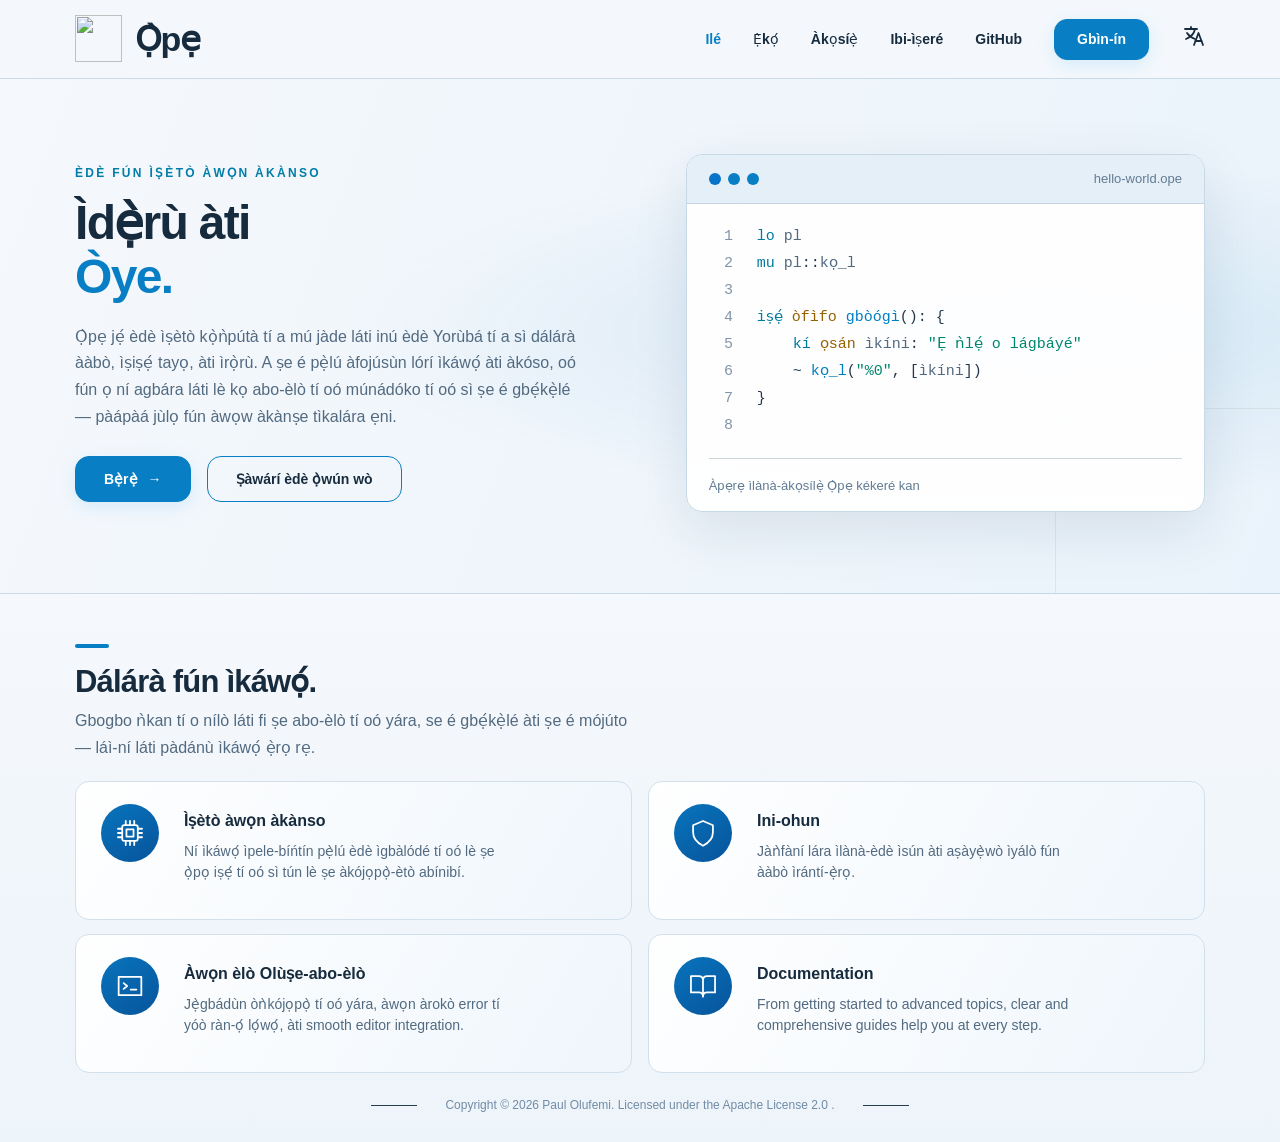
==== yo/index.html @ 21c8ba90 "rearranged project directory for multi language support, introduced light mode support as well" ====
<!DOCTYPE html>
<html lang="yo" data-theme="light">

<head>
    <meta charset="UTF-8">
    <meta name="viewport" content="width=device-width, initial-scale=1.0">
    <!-- <meta name="theme-color" content="#0b1119"> -->
    <meta name="description" content="Ọ̀pẹ is a modern systems programming language designed for performance, safety, and simplicity.">
    <title>Ọ̀pẹ - èdè ìṣètò</title>
    <link rel="icon" type="image/x-icon" href="../favicon.ico">
    <link rel="stylesheet" href="../styles/style.css">
</head>

<body>
    <header class="site-header">
        <nav class="navbar container" aria-label="Main navigation">
            <a class="brand">
                <img src="../assets/ope_logo.png" alt="" class="brand-logo">
                <span>Ọ̀pẹ</span>
            </a>
            <div class="nav-links-container" id="navigation">
                <div class="nav-links">
                    <a href="" class="active">Ilé</a>
                    <a href="#features">Ẹ̀kọ́</a>
                    <a href="#docs">Àkọsíẹ̀</a>
                    <a href="">Ibi-ìṣeré</a>
                    <a href="https://github.com/ede-ope" target="_blank" rel="noreferrer">GitHub</a>
                    <a class="button button-small" href="#get-started">Gbìn-ín</a>
                    <div class="translation" aria-hidden="true">
                        <svg xmlns="http://www.w3.org/2000/svg" class="trans-svg" width="24" height="24" viewBox="0 0 24 24" fill="none" stroke="currentColor" stroke-width="1.8" stroke-linecap="round" stroke-linejoin="round">
                          <path d="M4 5h12M10 3v2"/>
                          <path d="M14 5c-1 5-4 8-9 10"/>
                          <path d="M6 9c2 3 5 5 8 6"/>
                          <path d="m13 21 4.5-12 4.5 12"/>
                          <path d="M14.5 17h6"/>
                        </svg>
                        <div class="supported-languages">
                            <a class="translate-to" href="../index.html">English</a>
                            <a class="translate-to" href="">Yoruba</a>
                        </div>
                    </div>
                </div>
            </div>
            <button class="menu-toggle" id="menuToggle" aria-label="Open menu" aria-expanded="false" aria-controls="navigation">
              <span></span>
              <span></span>
              <span></span>
            </button>
        </nav>
    </header>

    <main>
        <section class="hero">
            <!-- <div class="hero-mark" aria-hidden="true"> -->
            <img src="../assets/ope_logo.png" alt="" class="hero-mark">
            <!-- <span class="hero-mark-inner"></span> -->
            <!-- </div> -->
            <div class="container hero-grid">
                <div class="hero-copy">
                    <p class="eyebrow">ÈDÈ FÚN ÌṢÈTÒ ÀWỌN ÀKÀNSO</p>
                    <h1>Ìdẹ̀rù àti<br><span>Òye.</span></h1>
                    <p class="hero-description">
                        Ọ̀pẹ jẹ́ èdè ìṣètò kọ̀ǹpútà tí a mú jàde láti inú èdè Yorùbá tí a sì dálárà ààbò, ìṣiṣẹ́ tayọ, àti ìrọ̀rù. A ṣe é pẹ̀lú àfojúsùn lórí ìkáwọ́ àti àkóso, oó fún ọ ní agbára láti lè kọ abo-èlò tí oó múnádóko tí oó sì ṣe é gbẹ́kẹ̀lé — pàápàá jùlọ fún àwọw
                        àkànṣe tìkalára ẹni.
                    </p>
                    <div class="hero-actions" id="get-started">
                        <a class="button" href="#docs">Bẹ̀rẹ̀ <span aria-hidden="true">→</span></a>
                        <a class="button button-outline" href="#features">Ṣàwárí èdè ọ̀wún wò</a>
                    </div>
                </div>

                <div class="code-window" aria-label="Example Ọ̀pẹ code">
                    <div class="window-bar">
                        <div class="window-dots" aria-hidden="true"><i></i><i></i><i></i></div>
                        <span class="filename">hello-world.ope</span>
                    </div>
                    <div class="code-content">
                        <div class="code-line"><span class="line-number">1</span><code><span class="syntax-keyword">lo</span> <span class="syntax-ident">pl</span></code></div>
                        <div class="code-line"><span class="line-number">2</span><code><span class="syntax-keyword">mu</span> <span class="syntax-ident">pl</span>::<span class="syntax-ident">kọ_l</span></code></div>
                        <div class="code-line blank"><span class="line-number">3</span><code></code></div>
                        <div class="code-line"><span class="line-number">4</span><code><span class="syntax-keyword">iṣẹ́</span> <span class="syntax-type">òfìfo</span> <span class="syntax-function">gbòógì</span>(): {</code></div>
                        <div class="code-line"><span class="line-number">5</span><code>    <span class="syntax-keyword">kí</span> <span class="syntax-type">ọsán</span> <span class="syntax-ident">ìkíni</span>: <span class="syntax-string">"Ẹ ǹlẹ́ o lágbáyé"</span></code></div>
                        <div class="code-line"><span class="line-number">6</span><code>    ~ <span class="syntax-function">kọ_l</span>(<span class="syntax-string">"%0"</span>, [<span class="syntax-ident">ìkíni</span>])</code></div>
                        <div class="code-line"><span class="line-number">7</span><code>}</code></div>
                        <div class="code-line blank"><span class="line-number">8</span><code></code></div>
                    </div>
                    <div class="code-caption">Àpẹrẹ ìlànà-àkọsílẹ̀ Ọ̀pẹ kékeré kan</div>
                </div>
            </div>
        </section>

        <section class="features-section" id="features">
            <div class="container">
                <div class="section-heading">
                    <span class="heading-mark" aria-hidden="true"></span>
                    <h2>Dálárà fún ìkáwọ́.</h2>
                    <p>Gbogbo ǹkan tí o nílò láti fi ṣe abo-èlò tí oó yára, se é gbẹ́kẹ̀lé àti ṣe é mójúto<br class="desktop-break">— láì-ní láti pàdánù ìkáwọ́ ẹ̀rọ rẹ.</p>
                </div>

                <div class="feature-grid">
                    <article class="feature-card">
                        <div class="feature-icon" aria-hidden="true">
                            <svg viewBox="0 0 48 48"><rect x="13" y="13" width="22" height="22" rx="3"/><path d="M19 19h10v10H19zM18 7v6m6-6v6m6-6v6M18 35v6m6-6v6m6-6v6M7 18h6m-6 6h6m-6 6h6m22-12h6m-6 6h6m-6 6h6"/></svg>
                        </div>
                        <div>
                            <h3>Ìṣètò àwọn àkànso</h3>
                            <p>Ní ìkáwọ́ ìpele-bíńtín pẹ̀lú èdè ìgbàlódé tí oó lè ṣe ọ̀pọ iṣẹ́ tí oó sì tún lè ṣe àkójọpọ̀-ètò abínibí.</p>
                        </div>
                    </article>

                    <article class="feature-card">
                        <div class="feature-icon" aria-hidden="true">
                            <svg viewBox="0 0 48 48"><path d="M24 7 38 13v10c0 9-6 15-14 19C16 38 10 32 10 23V13z"/></svg>
                        </div>
                        <div>
                            <h3>Ini-ohun</h3>
                            <p>Jàǹfàní lára ìlànà-èdè ìsún àti aṣàyẹ̀wò ìyálò fún ààbò ìrántí-ẹ̀rọ.</p>
                        </div>
                    </article>

                    <article class="feature-card">
                        <div class="feature-icon" aria-hidden="true">
                            <svg viewBox="0 0 48 48"><path d="M8 11h32v26H8zM15 20l5 4-5 4m10 1h8"/></svg>
                        </div>
                        <div>
                            <h3>Àwọn èlò Olùṣe-abo-èlò</h3>
                            <p>Jẹ̀gbádùn òǹkójọpọ̀ tí oó yára, àwọn àrokò error tí yóò ràn-ọ́ lọ́wọ́, àti smooth editor integration.</p>
                        </div>
                    </article>

                    <article class="feature-card" id="docs">
                        <div class="feature-icon" aria-hidden="true">
                            <svg viewBox="0 0 48 48"><path d="M7 10h11c4 0 6 2 6 6v23c0-4-2-6-6-6H7zM41 10H30c-4 0-6 2-6 6v23c0-4 2-6 6-6h11z"/></svg>
                        </div>
                        <div>
                            <h3>Documentation</h3>
                            <p>From getting started to advanced topics, clear and comprehensive guides help you at every step.</p>
                        </div>
                    </article>
                </div>

                <footer class="site-footer">
                    <span></span>
                    <p>
                        Copyright &copy; 2026 Paul Olufemi. Licensed under the
                        <a href="https://www.apache.org/licenses/LICENSE-2.0">
            			Apache License 2.0
        			</a>.
                    </p>
                    <span></span>
                </footer>
            </div>
        </section>
    </main>
    <script src="scripts/script.js"></script>
</body>

</html>
---- styles/style.css ----
/* Kúì landing page — palette based on the logo */

:root {
    color-scheme: dark;
    --bg: #0b1119;
    --bg-deep: #081019;
    --panel: #0d1722;
    --panel-hover: #101e2c;
    --blue: #079af0;
    --blue-deep: #07549a;
    --button-dg: #168fe0;
    --light-blue: #0bb8ff;
    --site-header-bg: rgba(8, 16, 25, .94);
    --site-header-border: rgba(83, 132, 169, .25);
    --window-bar-border: rgba(67, 105, 137, .22);
    --window-bar-bg: rgba(20, 34, 48, .7);
    --code-win-border: #2b455d;
    --code-win-bg: rgba(8, 16, 25, .91);
    --code-win-shadow-col: rgba(0, 0, 0, .18);
    --code-dot-blue: #0874c9;
    --code-caption: #718ba5;
    --code-caption-border: rgba(67, 105, 137, .42);
    --code-ln-num: #526b84;
    --syn-keyword: #64d9f6;
    --syn-fn-ident: #08b9ff;
    --syn-string: #43d9c0;
    --syn-type: #B8860B;
    --hero-radial: rgba(4, 83, 139, .15);
    --hero-border-bottom: rgba(83, 132, 169, .25);
    --hero-lin-grad1: #0b1119;
    --hero-lin-grad2: #0a1420;
    --hero-mark: rgba(7, 154, 240, .1);
    --card-lin-grad1: rgba(14, 26, 38, .8);
    --card-lin-grad2: rgba(11, 20, 30, .55);
    --card-hover-border: rgba(7, 154, 240, .65);
    --featr-sec-lin-grad1: #0b1119;
    --featr-sec-lin-grad2: #0a121b;
    --text: #f5f2ea;
    --muted: #9bb4cd;
    --border: #233b50;
    --code-text: #dbe9f7;
    --btn-outline-text: #fff;
}

:root[data-theme="light"] {
    color-scheme: light;
    --bg: #f5f8fc;
    --bg-deep: #eaf1f8;
    --panel: #ffffff;
    --panel-hover: #edf5fc;
    --blue: #087fc4;
    --blue-deep: #07549a;
    --button-dg: #0879bd;
    --light-blue: #007da8;
    --site-header-bg: rgba(245, 248, 252, .94);
    --site-header-border: rgba(55, 112, 155, .22);
    --window-bar-border: rgba(55, 91, 122, .18);
    --window-bar-bg: rgba(225, 237, 247, .85);
    --code-win-border: #c7d8e7;
    --code-win-bg: rgba(255, 255, 255, .96);
    --code-win-shadow-col: rgba(22, 52, 78, .10);
    --code-dot-blue: #0874c9;
    --code-caption: #627b93;
    --code-caption-border: rgba(55, 91, 122, .25);
    --code-ln-num: #8295a8;
    --syn-keyword: #007b9e;
    --syn-fn-ident: #007fc2;
    --syn-string: #00866f;
    --syn-type: #946200;
    --hero-radial: rgba(4, 120, 190, .10);
    --hero-border-bottom: rgba(55, 112, 155, .22);
    --hero-lin-grad1: #f5f8fc;
    --hero-lin-grad2: #eaf3fb;
    --hero-mark: rgba(7, 127, 196, .07);
    --card-lin-grad1: rgba(255, 255, 255, .96);
    --card-lin-grad2: rgba(239, 246, 252, .92);
    --card-hover-border: rgba(7, 127, 196, .55);
    --featr-sec-lin-grad1: #f5f8fc;
    --featr-sec-lin-grad2: #edf4fa;
    --text: #172b3e;
    --muted: #526a80;
    --border: #d2e0ec;
    --code-text: #24394d;
    --btn-outline-text: #172b3e;
}

* {
    box-sizing: border-box;
}

html {
    scroll-behavior: smooth;
}

body {
    margin: 0;
    background: var(--bg);
    color: var(--text);
    font-family: Inter, "Segoe UI", Roboto, Helvetica, Arial, sans-serif;
    line-height: 1.6;
}

a {
    color: inherit;
    text-decoration: none;
}

.container {
    width: min(1130px, calc(100% - 64px));
    margin-inline: auto;
}

.site-header {
    position: relative;
    z-index: 2;
    border-bottom: 1px solid var(--site-header-border);
    background: var(--site-header-bg);
}

.navbar {
    min-height: 78px;
    display: flex;
    align-items: center;
    justify-content: space-between;
    gap: 28px;
}

.brand {
    display: inline-flex;
    align-items: center;
    gap: 13px;
    font-size: 34px;
    font-weight: 750;
    letter-spacing: -1.4px;
}

.brand-logo {
    display: block;
    width: 47px;
    height: 47px;
    object-fit: contain;
}

.nav-links {
    position: relative;
    display: flex;
    align-items: center;
    gap: 32px;
    font-size: 14px;
    font-weight: 550;
}

.nav-links>a:not(.button) {
    transition: color 160ms ease;
}

.nav-links>a:not(.button):hover {
    color: var(--blue);
}

.nav-links>.translation .trans-svg:not(.button) {
    transition: color 160ms ease;
}

.nav-links>.translation .trans-svg:not(.button):hover {
    color: var(--blue);
}

.nav-links>#theme-toggle .theme-svg:not(.button) {
    transition: color 160ms ease;
}

.nav-links>#theme-toggle .theme-svg:not(.button):hover {
    color: var(--blue);
}

.nav-links a.active {
    color: var(--blue);
}

.button {
    display: inline-flex;
    align-items: center;
    justify-content: center;
    gap: 10px;
    min-height: 46px;
    padding: 0 28px;
    border: 1px solid var(--blue);
    border-radius: 14px;
    background: var(--blue);
    color: #fff;
    font-weight: 650;
    font-size: 14px;
    box-shadow: 0 5px 18px rgba(7, 154, 240, .13);
    transition: background 160ms ease, transform 160ms ease, box-shadow 160ms ease;
}

.button:hover {
    background: var(--button-dg);
    box-shadow: 0 7px 24px rgba(7, 154, 240, .24);
    transform: translateY(-1px);
}

.button-small {
    min-height: 41px;
    padding-inline: 22px;
    border-radius: 13px;
}

.button-outline {
    color: var(--btn-outline-text);
    background: transparent;
    box-shadow: none;
}

.button-outline:hover {
    background: rgba(7, 154, 240, .09);
}

.translation {
    position: relative;
    cursor: pointer;
}

.supported-languages {
    position: absolute;
    top: 25px;
    left: 4px;
    padding-top: 10px;
    padding-bottom: 10px;
    padding-left: 20px;
    padding-right: 20px;
    border-radius: 14px;
    display: flex;
    flex-direction: column;
    gap: 10px;
    background: rgba(7, 154, 240, 0.25);
    backdrop-filter: blur(20px);
    -webkit-backdrop-filter: blur(12px);
    opacity: 0;
    visibility: hidden;
    transition: opacity 160ms ease, visibility 160ms ease;
}

.translation:hover .supported-languages {
    opacity: 1;
    visibility: visible;
}

.supported-languages>a:not(.button) {
    transition: color 160ms ease;
}

.supported-languages>a:not(.button):hover {
    color: var(--blue);
}

#theme-toggle {
    position: relative;
    cursor: pointer;
}


/* 
#theme-toggle svg {
    position: absolute;
    left: 0px;
    top: 0px;
} */


/* #theme-toggle.light #light-icon {
    opacity: 0;
    visibility: hidden;
} */

.menu-toggle {
    opacity: 0;
    visibility: hidden;
    position: absolute;
    width: 42px;
    height: 42px;
    padding: 10px;
    display: flex;
    flex-direction: column;
    justify-content: center;
    gap: 6px;
    border: none;
    background: transparent;
}

.menu-toggle span {
    display: block;
    width: 100%;
    height: 2px;
    background: var(--text);
    border-radius: 2px;
    transition: transform 0.3s ease, opacity 0.2s ease;
    transform-origin: center;
}

.hero {
    position: relative;
    isolation: isolate;
    overflow: hidden;
    border-bottom: 1px solid var(--hero-border-bottom);
    background: radial-gradient(ellipse at 79% 49%, var(--hero-radial), transparent 47%), linear-gradient(110deg, var(--hero-lin-grad1) 0%, var(--hero-lin-grad2) 100%);
}

.hero-grid {
    min-height: 514px;
    display: grid;
    grid-template-columns: minmax(0, 1.04fr) minmax(420px, .96fr);
    align-items: center;
    gap: 48px;
    padding-block: 66px 72px;
}

.hero-copy {
    position: relative;
    z-index: 1;
}

.eyebrow {
    margin: 0 0 13px;
    color: var(--light-blue);
    font-size: 12px;
    font-weight: 750;
    letter-spacing: 2.3px;
}

h1 {
    margin: 0;
    max-width: 650px;
    font-size: clamp(36px, 4vw, 48px);
    line-height: 1.12;
    letter-spacing: -1.7px;
    font-weight: 760;
}

h1 span {
    color: var(--blue);
}

.hero-description {
    max-width: 510px;
    margin: 20px 0 25px;
    color: var(--muted);
    font-size: 16px;
    line-height: 1.68;
}

.hero-actions {
    display: flex;
    flex-wrap: wrap;
    gap: 16px;
}

.hero-mark {
    position: absolute;
    z-index: -1;
    width: 390px;
    height: 390px;
    right: -165px;
    bottom: -205px;
    opacity: .3;
    /* transform: rotate(45deg); border: 70px solid transparent;
  	border-right-color: var(--blue-deep); border-bottom-color: #086db8;*/
    filter: drop-shadow(0 0 35px var(--hero-mark));
}


/* .hero-mark-inner {
  display: block;
  width: 180px;
  height: 180px;
  border: 30px solid rgba(7, 154, 240, 0.12);
  border-radius: 12px;
} */

.code-window {
    position: relative;
    z-index: 1;
    /* top: 20px; */
    /* bottom: -px; */
    overflow: hidden;
    width: 100%;
    border: 1px solid var(--code-win-border);
    border-radius: 16px;
    background: var(--code-win-bg);
    box-shadow: 0 18px 55px var(--code-win-shadow-col);
}

.window-bar {
    height: 49px;
    display: flex;
    align-items: center;
    justify-content: space-between;
    padding: 0 22px;
    border-bottom: 1px solid var(--window-bar-border);
    background: var(--window-bar-bg);
}

.window-dots {
    display: flex;
    gap: 7px;
}

.window-dots i {
    display: block;
    width: 12px;
    height: 12px;
    border-radius: 50%;
    background: var(--blue);
}

.window-dots i:first-child {
    background: var(--code-dot-blue);
}

.filename,
.code-caption {
    color: var(--code-caption);
    font-size: 13px;
}

.code-content {
    padding: 19px 22px 7px;
    overflow-x: auto;
}

.code-line {
    display: grid;
    grid-template-columns: 40px max-content;
    gap: 8px;
    min-height: 27px;
    font: 15px/1.8 "Cascadia Code", Consolas, "SFMono-Regular", monospace;
    white-space: pre;
}

.line-number {
    color: var(--code-ln-num);
    text-align: center;
    user-select: none;
}

.code-line {
    color: var(--code-text);
}

.syntax-keyword {
    color: var(--syn-keyword);
}

.syntax-function {
    color: var(--syn-fn-ident);
}

.syntax-string {
    color: var(--syn-string);
}

.syntax-type {
    color: var(--syn-type);
}

.syntax-ident {
    color: var(--muted);
}

.code-caption {
    margin: 12px 22px 0;
    padding: 17px 0 14px;
    border-top: 1px solid var(--code-caption-border);
}

.features-section {
    padding: 50px 0 27px;
    background: linear-gradient(180deg, var(--featr-sec-lin-grad1), var(--featr-sec-lin-grad2));
}

.section-heading {
    margin-bottom: 20px;
}

.heading-mark {
    display: block;
    width: 34px;
    height: 4px;
    margin-bottom: 15px;
    border-radius: 99px;
    background: var(--blue);
}

.section-heading h2 {
    margin: 0 0 5px;
    font-size: 31px;
    line-height: 1.25;
    letter-spacing: -.8px;
}

.section-heading p {
    margin: 0;
    color: var(--muted);
    font-size: 16px;
    line-height: 1.7;
}

.feature-grid {
    display: grid;
    grid-template-columns: repeat(2, minmax(0, 1fr));
    gap: 14px 16px;
}

.feature-card {
    display: flex;
    align-items: flex-start;
    gap: 25px;
    min-height: 139px;
    padding: 22px 25px;
    cursor: default;
    border: 1px solid var(--border);
    border-radius: 14px;
    background: linear-gradient(120deg, var(--card-lin-grad1), var(--card-lin-grad2));
    transition: border-color 160ms ease, background 160ms ease, transform 160ms ease;
}

.feature-card:hover {
    transform: translateY(-2px);
    border-color: var(--card-hover-border);
    background: var(--panel-hover);
}

.feature-icon {
    flex: 0 0 58px;
    width: 58px;
    height: 58px;
    display: grid;
    place-items: center;
    border-radius: 50%;
    background: linear-gradient(145deg, #0874bd, #07549a);
    color: white;
}

.feature-icon svg {
    width: 34px;
    height: 34px;
    fill: none;
    stroke: currentColor;
    stroke-width: 2.5;
    stroke-linecap: round;
    stroke-linejoin: round;
}

.feature-card h3 {
    margin: 4px 0 7px;
    font-size: 16px;
    font-weight: 700;
}

.feature-card p {
    max-width: 330px;
    margin: 0;
    color: var(--muted);
    font-size: 14px;
    line-height: 1.55;
}

.site-footer {
    display: flex;
    align-items: center;
    justify-content: center;
    gap: 28px;
    padding-top: 23px;
    color: #718ba5;
    font-size: 12px;
}

.site-footer span {
    width: 46px;
    height: 1px;
    background: #263c50;
}

.site-footer p {
    margin: 0;
}

@media (max-width: 900px) {
    .menu-toggle {
        opacity: 1;
        visibility: visible;
        position: inherit;
        cursor: pointer;
        z-index: 200;
    }
    .menu-toggle.active {
        position: fixed;
        right: 20px;
    }
    /* Top line becomes the upper half of × */
    .menu-toggle.active span:nth-child(1) {
        transform: translateY(8px) rotate(45deg);
    }
    /* Middle line disappears */
    .menu-toggle.active span:nth-child(2) {
        opacity: 0;
    }
    /* Bottom line becomes the lower half of × */
    .menu-toggle.active span:nth-child(3) {
        transform: translateY(-8px) rotate(-45deg);
    }
    .nav-links-container.active {
        opacity: 1;
        visibility: visible;
    }
    .nav-links-container {
        opacity: 0;
        visibility: hidden;
        background-color: transparent;
        position: fixed;
        display: flex;
        flex-direction: row;
        top: 0px;
        left: 0px;
        right: 0px;
        bottom: 0px;
    }
    .nav-links-back {
        position: absolute;
        height: 100%;
        width: 100%;
        margin-right: 50%;
        background-color: transparent;
    }
    .nav-links {
        /* opacity: 0;
        visibility: hidden; */
        position: absolute;
        display: flex;
        flex-direction: column;
        align-items: self-start;
        height: 100%;
        width: 100%;
        margin-left: 50%;
        padding-top: 50px;
        padding-left: 30px;
        background-color: var(--border);
    }
    .container {
        width: min(calc(100% - 44px), 700px);
    }
    .hero-grid {
        grid-template-columns: 1fr;
        gap: 36px;
        padding-block: 55px;
    }
    .hero-description {
        max-width: 650px;
    }
    .code-window {
        max-width: 650px;
    }
    .hero-mark {
        right: -245px;
        bottom: -110px;
    }
}

@media (max-width: 620px) {
    .container {
        width: calc(100% - 36px);
    }
    /* .navbar {
        align-items: flex-start;
        flex-direction: column;
        gap: 12px;
        padding-block: 12px 15px;
    } */
    .brand {
        font-size: 28px;
    }
    .brand-logo {
        width: 38px;
        height: 38px;
    }
    .nav-links-back {
        margin-right: 70%;
    }
    .nav-links {
        font-size: 13px;
        margin-left: 30%;
    }
    .button-small {
        min-height: 35px;
        padding-inline: 13px;
        border-radius: 10px;
    }
    .hero-grid {
        padding-block: 43px;
    }
    .eyebrow {
        font-size: 10px;
        letter-spacing: 1.6px;
    }
    h1 {
        font-size: clamp(33px, 9vw, 43px);
        letter-spacing: -1.2px;
    }
    .hero-description {
        font-size: 15px;
    }
    .hero-actions {
        gap: 10px;
    }
    .hero-actions .button {
        min-height: 43px;
        padding-inline: 17px;
        font-size: 13px;
    }
    .window-bar {
        padding-inline: 14px;
    }
    .code-content {
        padding-inline: 10px;
    }
    .code-line {
        grid-template-columns: 25px max-content;
        gap: 5px;
        font-size: 12px;
    }
    .code-caption {
        margin-inline: 14px;
    }
    .features-section {
        padding-top: 38px;
    }
    .section-heading h2 {
        font-size: 27px;
    }
    .section-heading p {
        font-size: 15px;
    }
    .desktop-break {
        display: none;
    }
    .feature-grid {
        grid-template-columns: 1fr;
        gap: 12px;
    }
    .feature-card {
        min-height: auto;
        gap: 16px;
        padding: 19px 16px;
    }
    .feature-icon {
        flex-basis: 48px;
        width: 48px;
        height: 48px;
    }
    .feature-icon svg {
        width: 29px;
        height: 29px;
    }
    .site-footer {
        gap: 12px;
        font-size: 10px;
    }
    .site-footer span {
        width: 20px;
    }
}
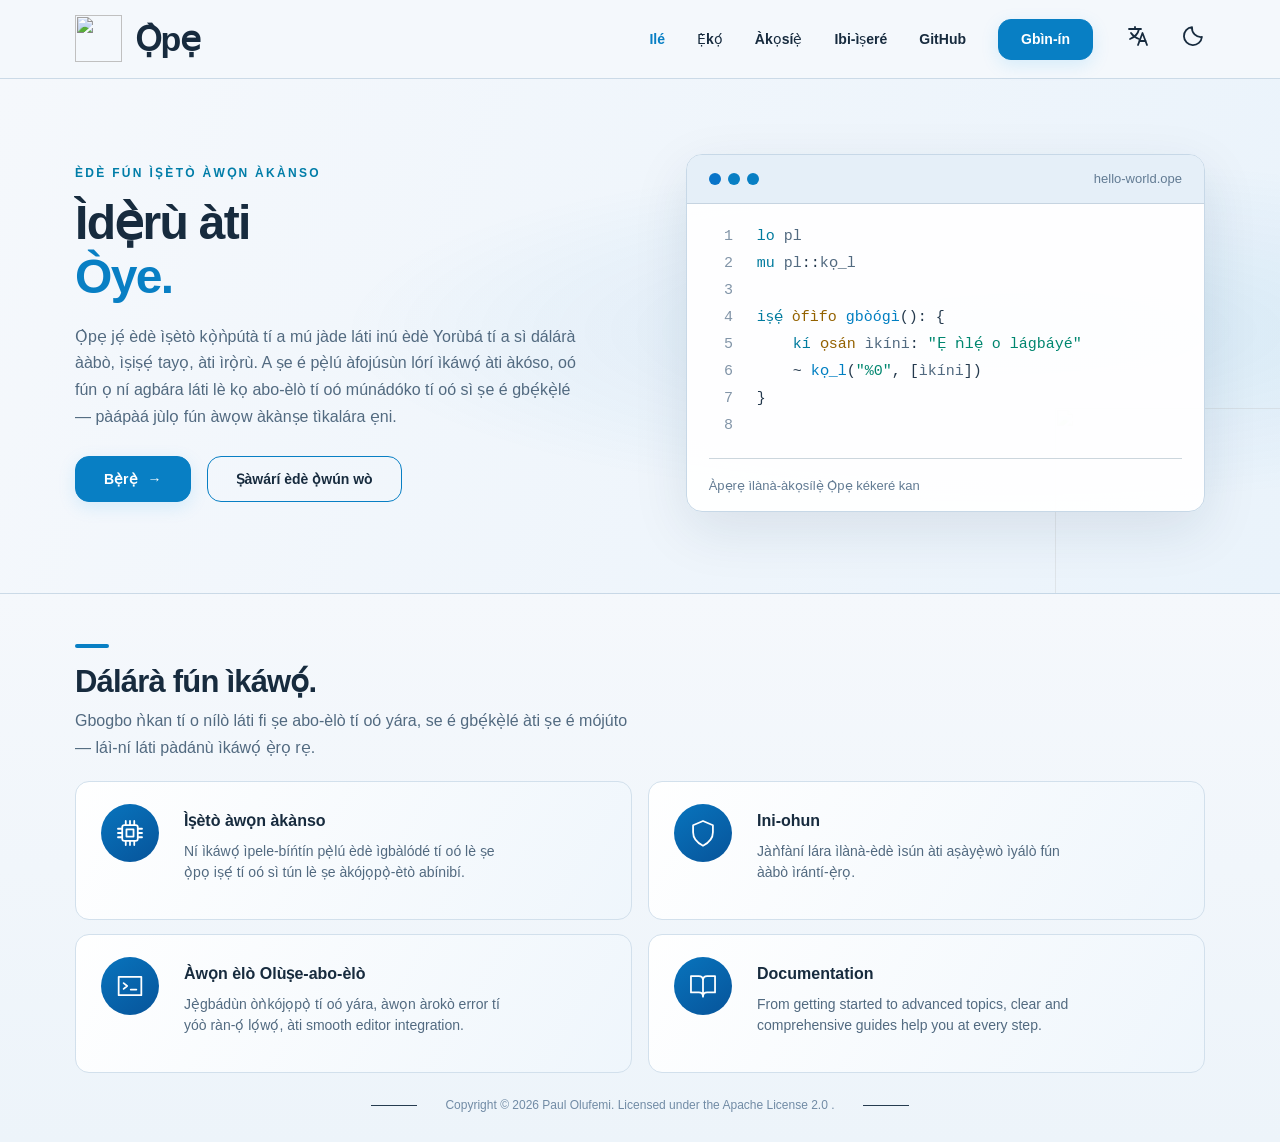
==== commit 87be81e9: "..." ====
--- a/yo/index.html
+++ b/yo/index.html
@@ -19,6 +19,7 @@
                 <span>Ọ̀pẹ</span>
             </a>
             <div class="nav-links-container" id="navigation">
+                <div class="nav-links-back" id="navLinksBack"></div>
                 <div class="nav-links">
                     <a href="" class="active">Ilé</a>
                     <a href="#features">Ẹ̀kọ́</a>
@@ -38,6 +39,8 @@
                             <a class="translate-to" href="../index.html">English</a>
                             <a class="translate-to" href="">Yoruba</a>
                         </div>
+                    </div>
+                    <div class="light" id="theme-toggle" aria-hidden="true">
                     </div>
                 </div>
             </div>
@@ -152,7 +155,7 @@
             </div>
         </section>
     </main>
-    <script src="scripts/script.js"></script>
+    <script src="../scripts/script.js"></script>
 </body>
 
 </html>
